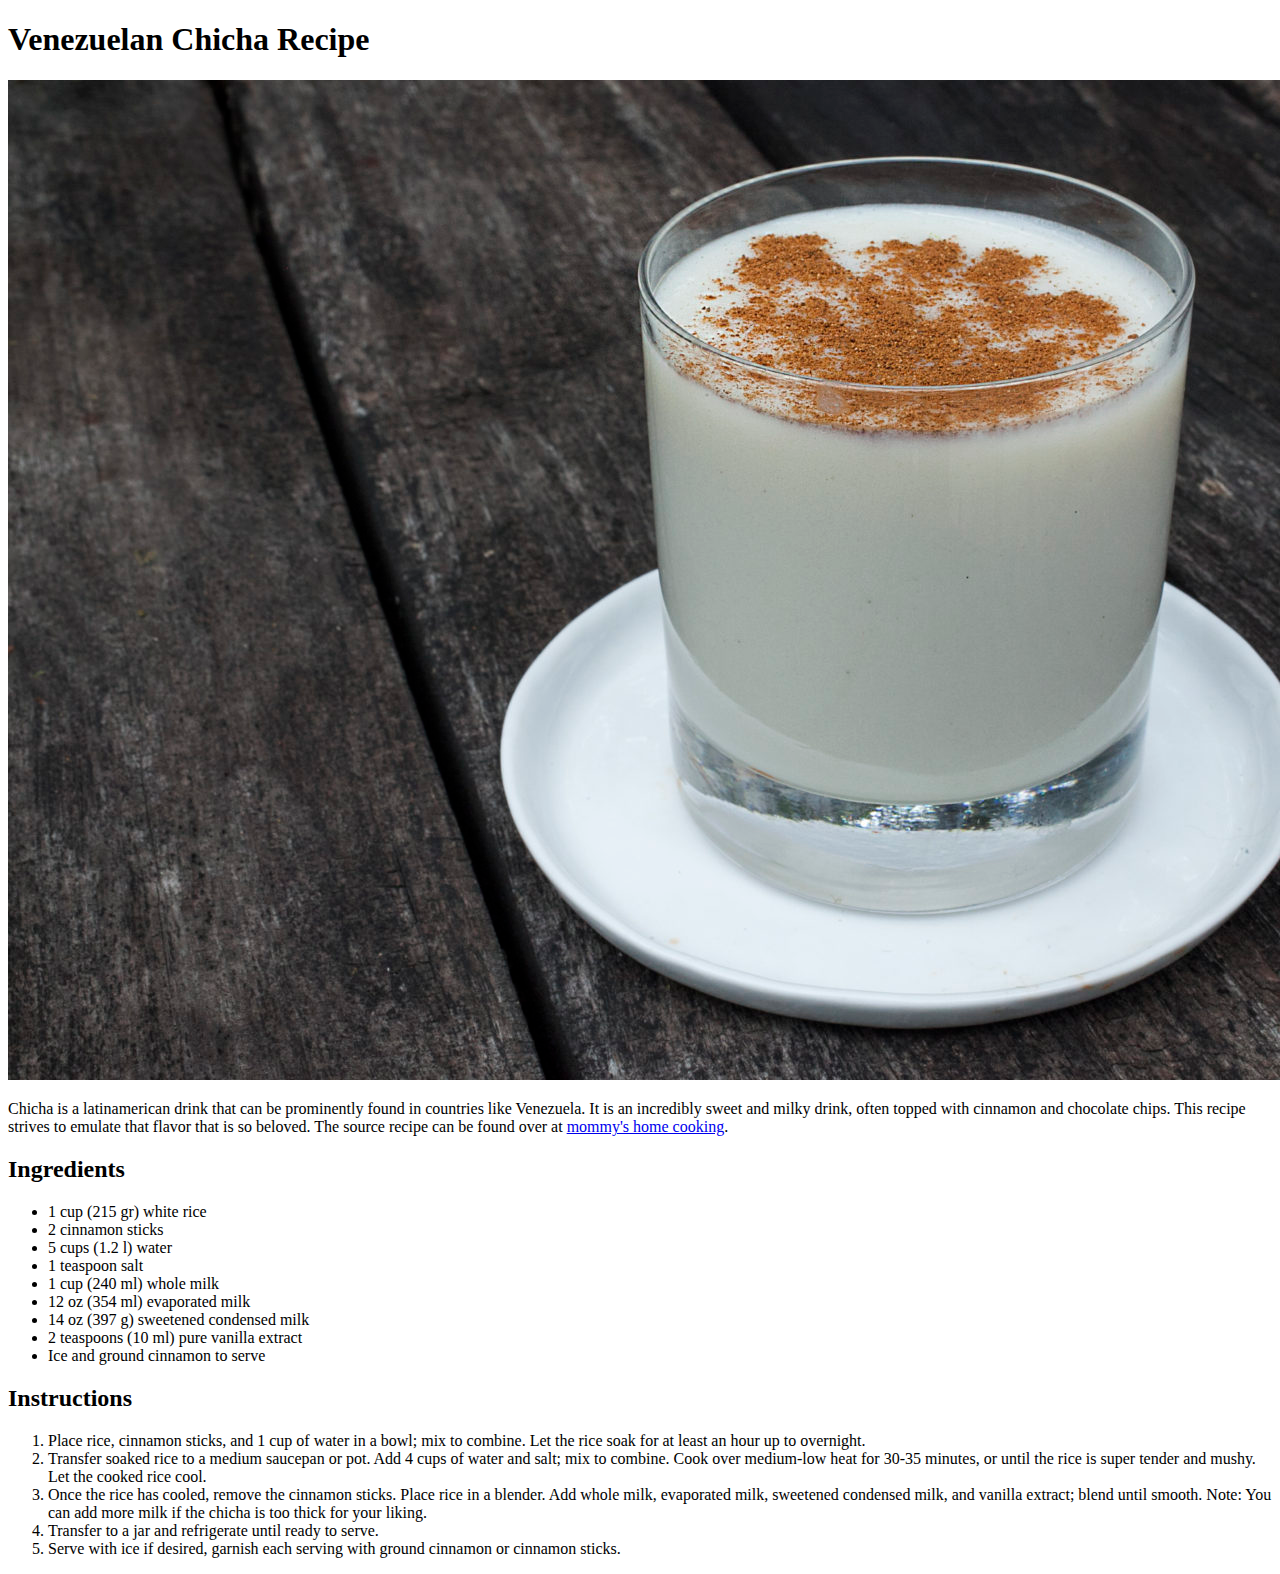
==== recipes/chicha.html @ 47b3c9be "Add Chicha page with complete body and link on index" ====
<!DOCTYPE html>
<html lang="en">
    <head>
        <meta charset="UTF-8">
        <title>Venezuelan Chicha Recipe</title>
    </head>
    <body>
        <h1>Venezuelan Chicha Recipe</h1>
        <img src="../images/chicha.jpg">

        <p>Chicha is a latinamerican drink that can be prominently found in countries like
            Venezuela. It is an incredibly sweet and milky drink, often topped with cinnamon and chocolate chips.
            This recipe strives to emulate that flavor that is so beloved. The source recipe can be found over at 
            <a href="https://mommyshomecooking.com/easy-venezuelan-chicha/"
            target="_blank" rel="noopener noreferrer">mommy's home cooking</a>.
        </p>

        <h2><strong>Ingredients</strong></h2>
        <ul>
            <li>1 cup (215 gr) white rice</li>
            <li>2 cinnamon sticks</li>
            <li>5 cups (1.2 l) water</li>
            <li>1 teaspoon salt</li>
            <li>1 cup (240 ml) whole milk</li>
            <li>12 oz (354 ml) evaporated milk</li>
            <li>14 oz (397 g) sweetened condensed milk</li>
            <li>2 teaspoons (10 ml) pure vanilla extract</li>
            <li>Ice and ground cinnamon to serve</li>

        </ul>

        <h2><strong>Instructions</strong></h2>
        <ol>
            <li>Place rice, cinnamon sticks, and 1 cup of water in a bowl; mix to combine. Let the rice soak for at least an hour up to overnight.</li>
            <li>Transfer soaked rice to a medium saucepan or pot. Add 4 cups of water and salt; mix to combine. Cook over medium-low heat for 30-35 minutes, or until the rice is super tender and mushy. Let the cooked rice cool.</li>
            <li>Once the rice has cooled, remove the cinnamon sticks. Place rice in a blender. Add whole milk, evaporated milk, sweetened condensed milk, and vanilla extract; blend until smooth. Note: You can add more milk if the chicha is too thick for your liking.</li>
            <li>Transfer to a jar and refrigerate until ready to serve.</li>
            <li>Serve with ice if desired, garnish each serving with ground cinnamon or cinnamon sticks.</li>
        </ol>

    </body>
</html>
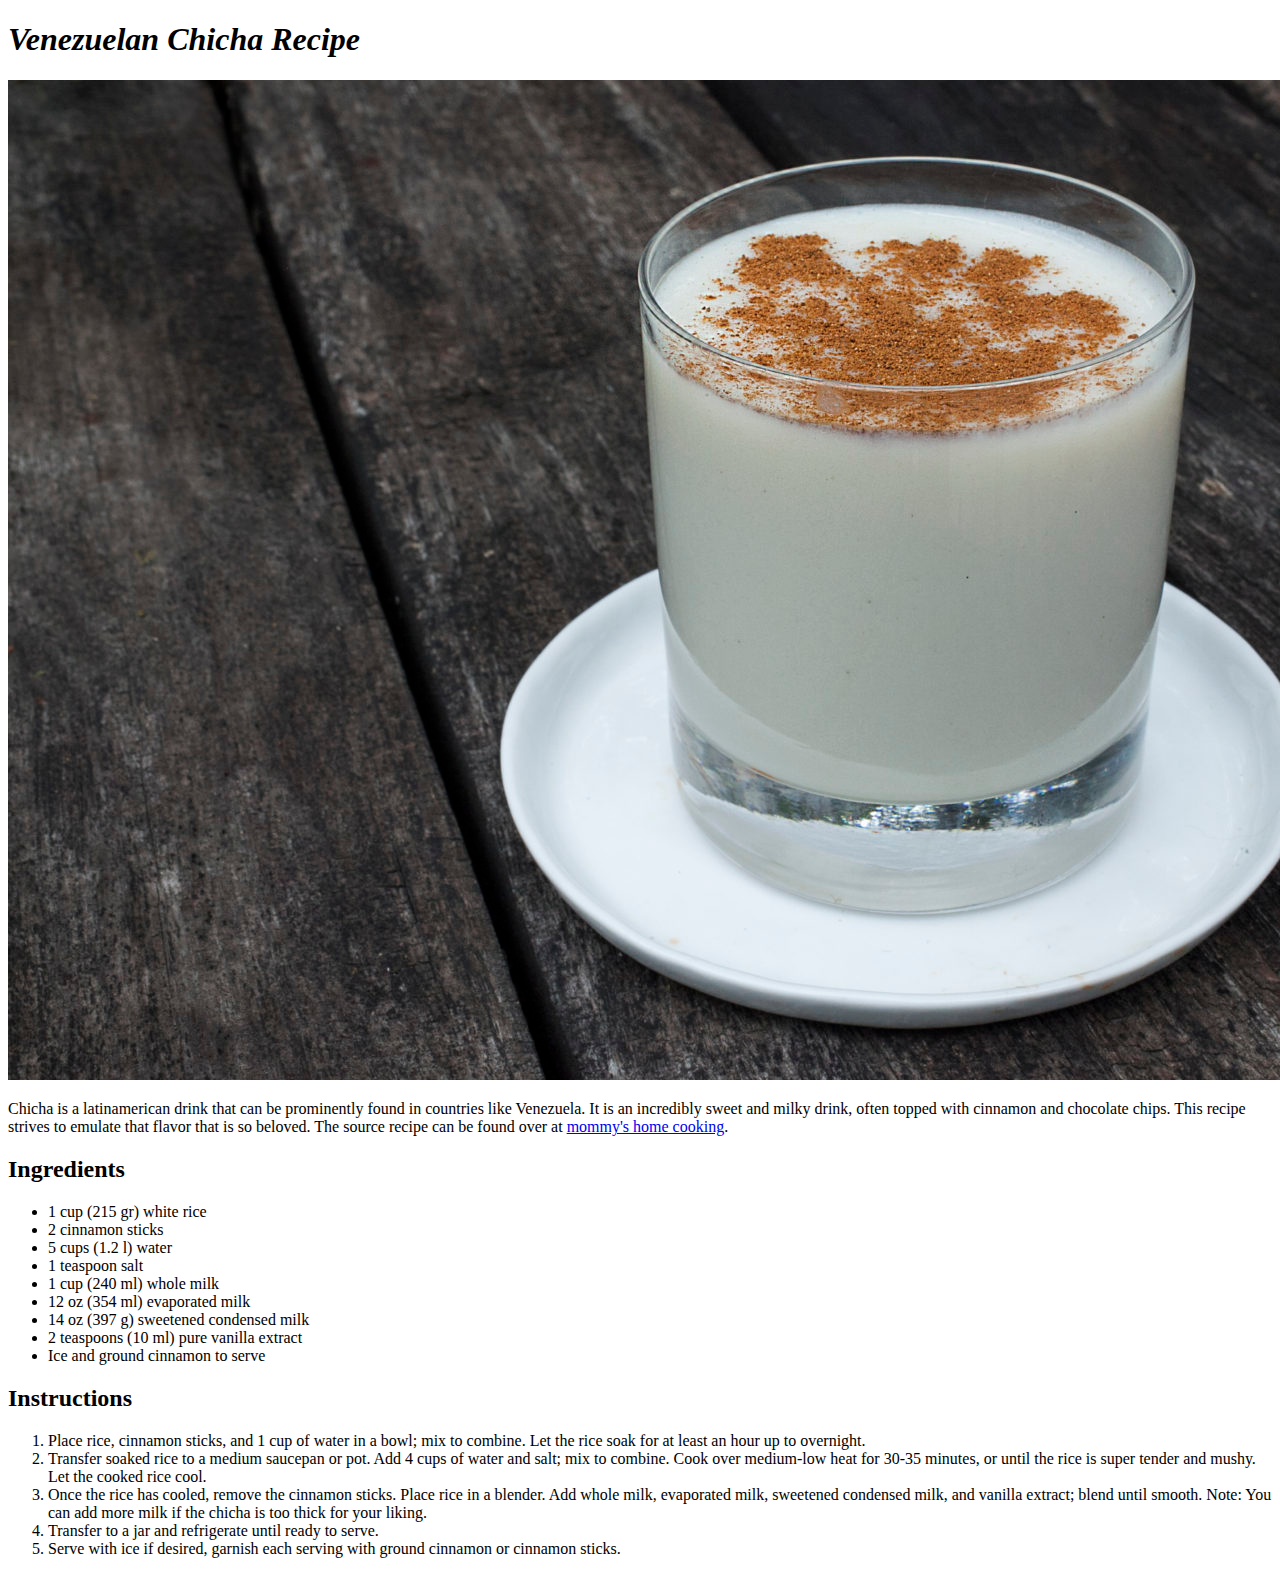
==== commit ce94898b: "Add mac n cheese page with body and link on index" ====
--- a/recipes/chicha.html
+++ b/recipes/chicha.html
@@ -5,8 +5,8 @@
         <title>Venezuelan Chicha Recipe</title>
     </head>
     <body>
-        <h1>Venezuelan Chicha Recipe</h1>
-        <img src="../images/chicha.jpg">
+        <h1><strong><em>Venezuelan Chicha Recipe</em></strong></h1>
+        <img src="../images/chicha.jpg" alt="Picture of the drink chicha">
 
         <p>Chicha is a latinamerican drink that can be prominently found in countries like
             Venezuela. It is an incredibly sweet and milky drink, often topped with cinnamon and chocolate chips.
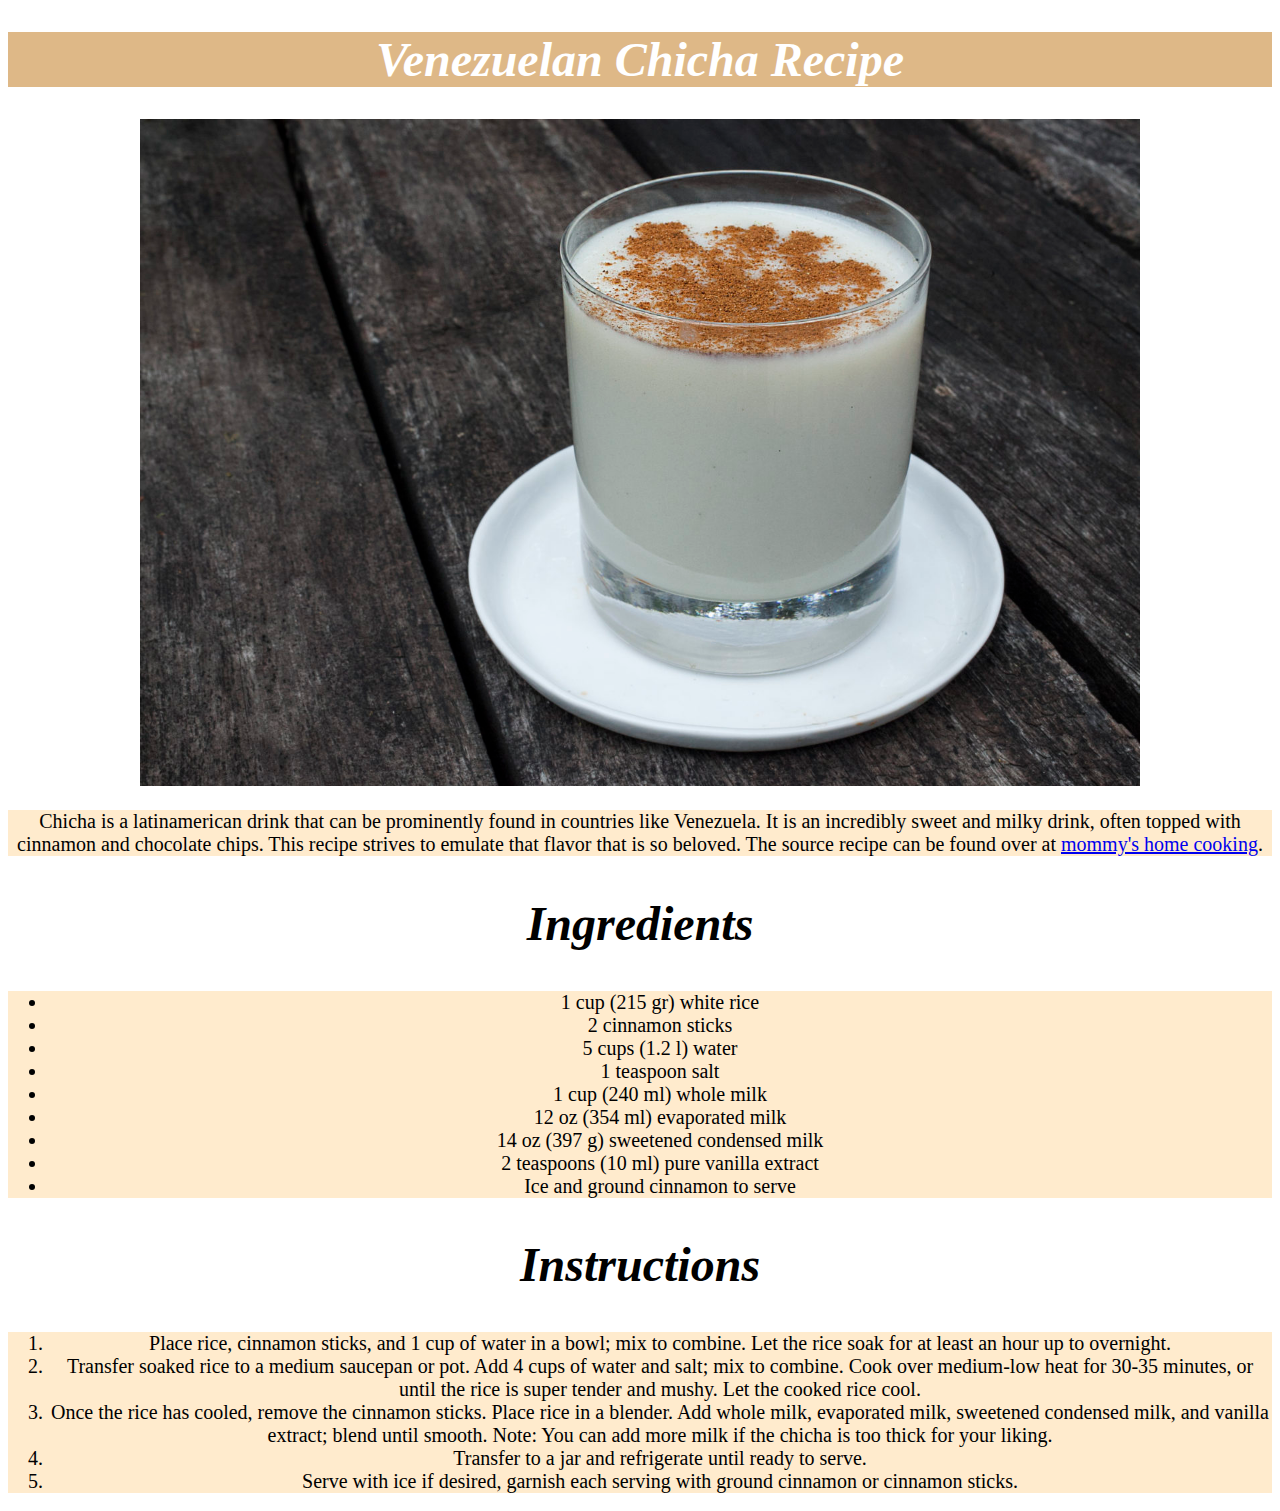
==== commit 32c3adaa: "Bad commit msg: Add flair with CSS" ====
--- a/recipes/chicha.html
+++ b/recipes/chicha.html
@@ -3,10 +3,11 @@
     <head>
         <meta charset="UTF-8">
         <title>Venezuelan Chicha Recipe</title>
+        <link rel="stylesheet" href="../css/styles.css">
     </head>
     <body>
         <h1><strong><em>Venezuelan Chicha Recipe</em></strong></h1>
-        <img src="../images/chicha.jpg" alt="Picture of the drink chicha">
+        <img id="chicha" src="../images/chicha.jpg" alt="Picture of the drink chicha">
 
         <p>Chicha is a latinamerican drink that can be prominently found in countries like
             Venezuela. It is an incredibly sweet and milky drink, often topped with cinnamon and chocolate chips.
@@ -15,7 +16,7 @@
             target="_blank" rel="noopener noreferrer">mommy's home cooking</a>.
         </p>
 
-        <h2><strong>Ingredients</strong></h2>
+        <h2><strong><em>Ingredients</em></strong></h2>
         <ul>
             <li>1 cup (215 gr) white rice</li>
             <li>2 cinnamon sticks</li>
@@ -29,7 +30,7 @@
 
         </ul>
 
-        <h2><strong>Instructions</strong></h2>
+        <h2><strong><em>Instructions</em></strong></h2>
         <ol>
             <li>Place rice, cinnamon sticks, and 1 cup of water in a bowl; mix to combine. Let the rice soak for at least an hour up to overnight.</li>
             <li>Transfer soaked rice to a medium saucepan or pot. Add 4 cups of water and salt; mix to combine. Cook over medium-low heat for 30-35 minutes, or until the rice is super tender and mushy. Let the cooked rice cool.</li>
--- a/css/styles.css
+++ b/css/styles.css
@@ -0,0 +1,47 @@
+h1 {
+    background-color: burlywood;
+    color: white;
+    font-family: "Brush Scipt MT";
+    font-size: 48px;
+    text-align: center;
+}
+
+h2 {
+    font-size: 48px;
+}
+
+p,
+ul,
+ol {
+    background-color: blanchedalmond;
+    font-size: large;
+}
+
+p,
+li {
+    font-size: 20px;
+}
+
+body {
+    text-align: center;
+}
+
+#chef,
+#muff {
+    height: auto;
+    width: 800px;
+}
+
+#chicha,
+#mnc {
+    height: auto;
+    width: 1000px;
+}
+
+.img-muf,
+.img-mac,
+.img-chi {
+    height: auto;
+    width: 500px;
+}
+
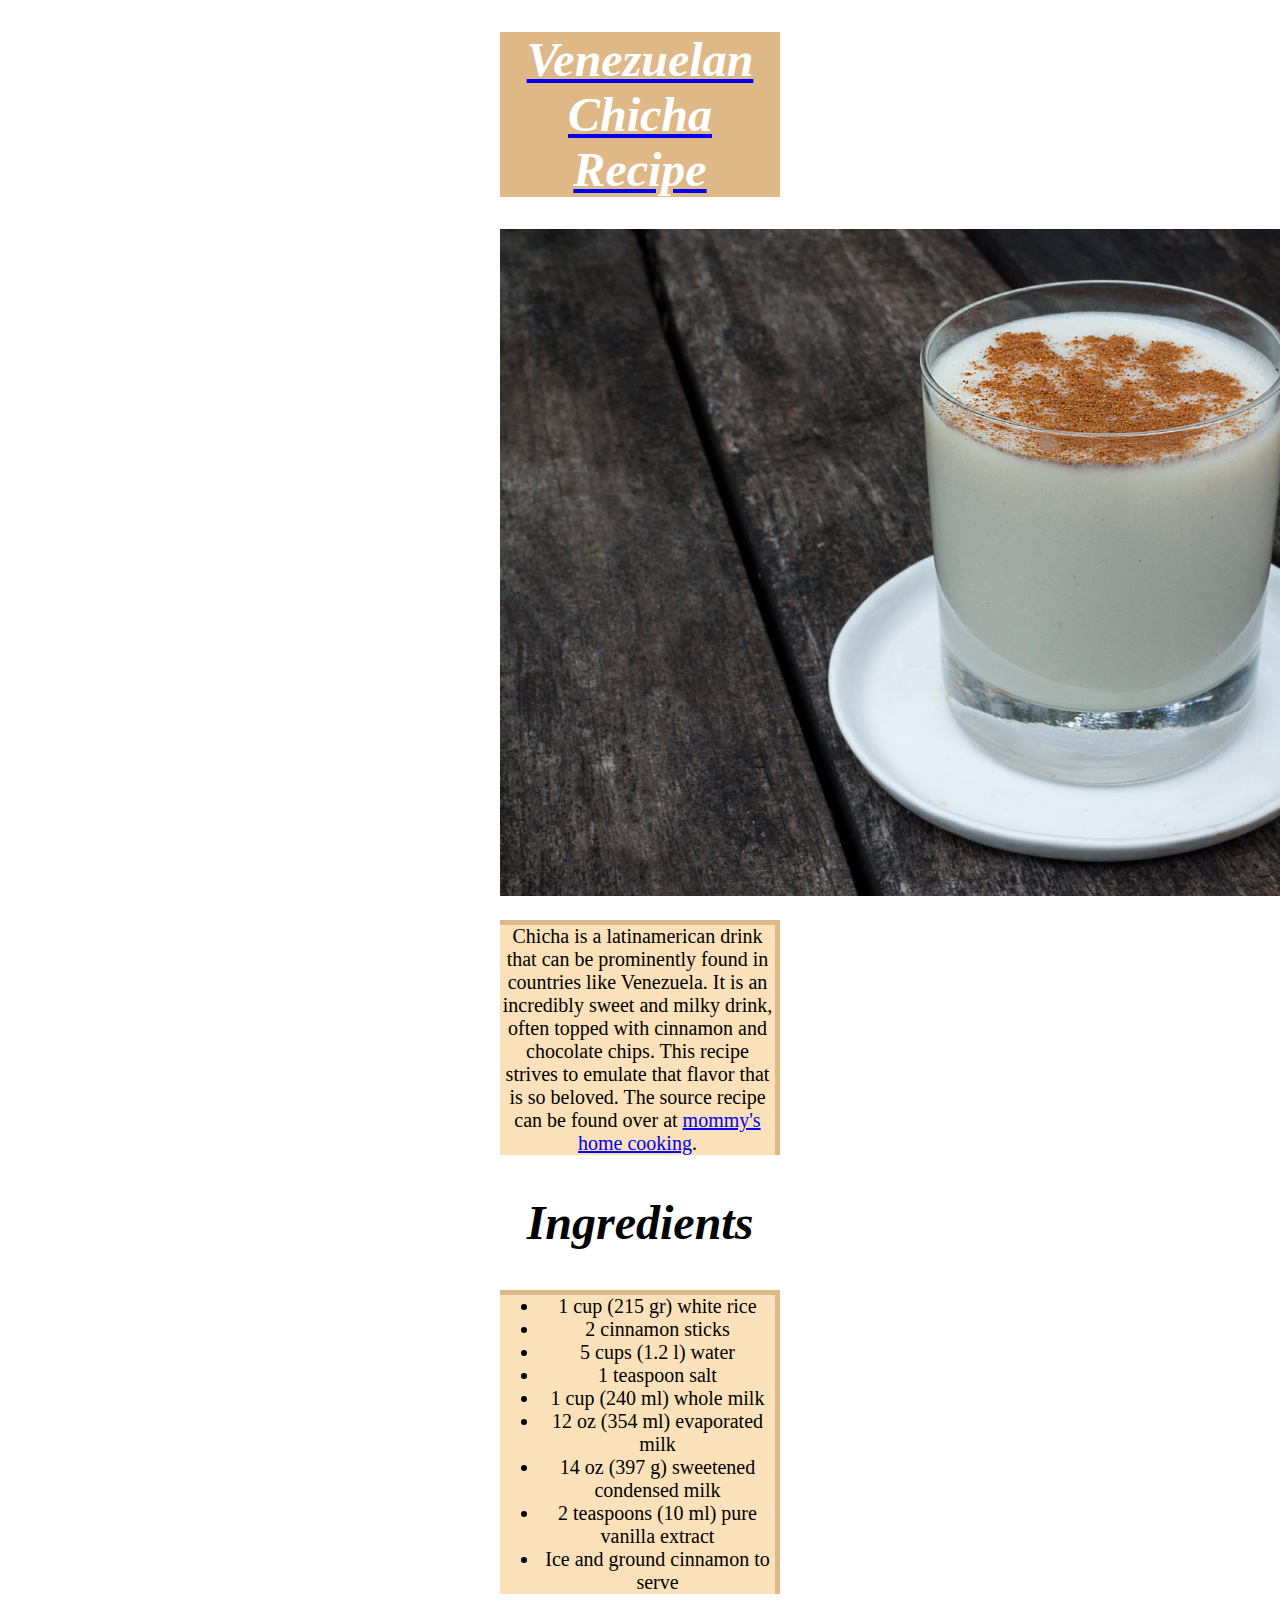
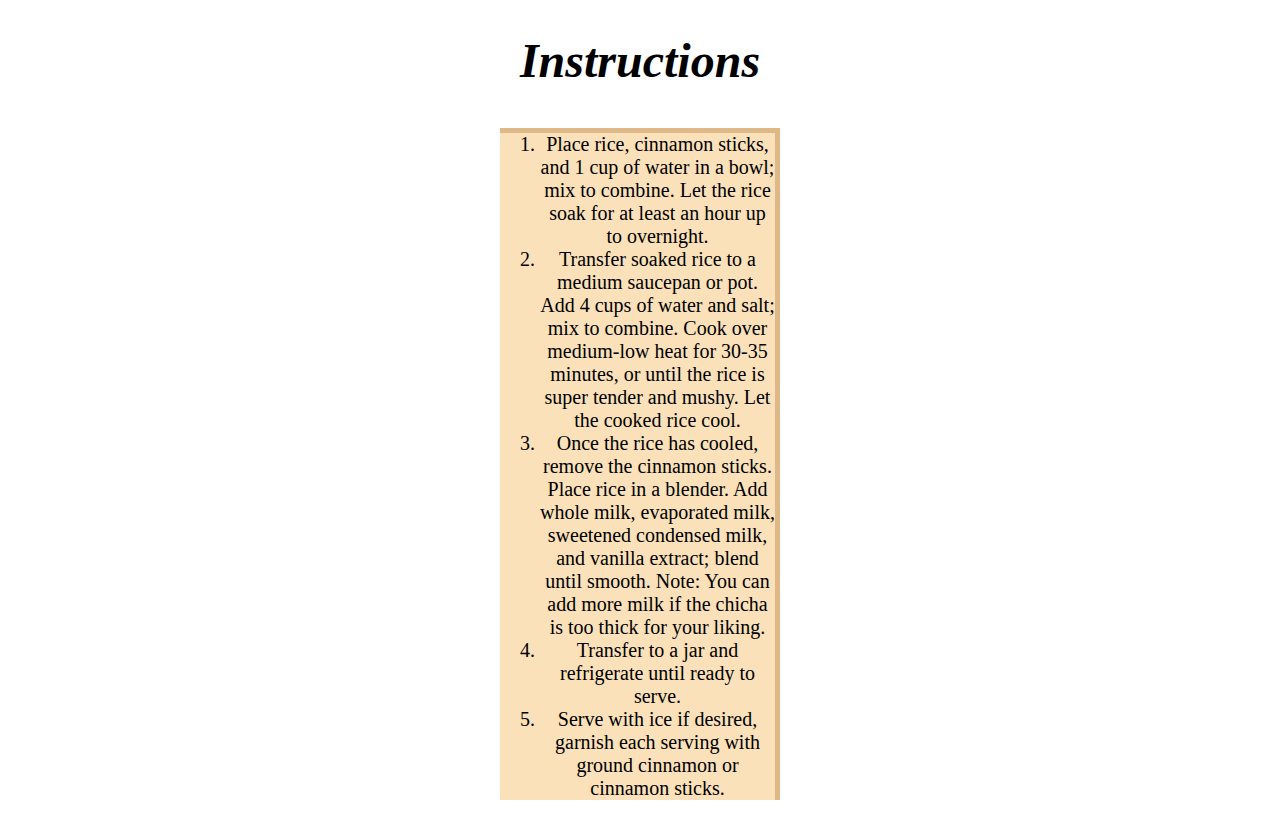
==== commit 5540f578: "Bad commit msg: Add more flair :D" ====
--- a/recipes/chicha.html
+++ b/recipes/chicha.html
@@ -6,7 +6,7 @@
         <link rel="stylesheet" href="../css/styles.css">
     </head>
     <body>
-        <h1><strong><em>Venezuelan Chicha Recipe</em></strong></h1>
+        <a href="../index.html"><h1><strong><em>Venezuelan Chicha Recipe</em></strong></h1></a>
         <img id="chicha" src="../images/chicha.jpg" alt="Picture of the drink chicha">
 
         <p>Chicha is a latinamerican drink that can be prominently found in countries like
--- a/css/styles.css
+++ b/css/styles.css
@@ -13,8 +13,10 @@
 p,
 ul,
 ol {
-    background-color: blanchedalmond;
+    background-color: rgb(250, 225, 186);
     font-size: large;
+    border-top: 5px solid burlywood;
+    border-right: 5px solid burlywood;
 }
 
 p,
@@ -24,12 +26,19 @@
 
 body {
     text-align: center;
+    margin-left: 500px;
+    margin-right: 500px;
 }
 
 #chef,
 #muff {
     height: auto;
     width: 800px;
+}
+
+#chef{
+    padding: 5px;
+    border: 5px solid burlywood;
 }
 
 #chicha,
@@ -45,3 +54,20 @@
     width: 500px;
 }
 
+#menu{
+    padding: 100px;
+    padding-left: 500px;
+    padding-right: 500px;
+}
+
+.dish{
+    font-size: 32px;
+    font-weight:bold;
+    color: white;
+}
+
+.menu-pics {
+    background-color:rgb(228, 194, 149);
+    padding: 10px;
+    margin: 10px;
+}